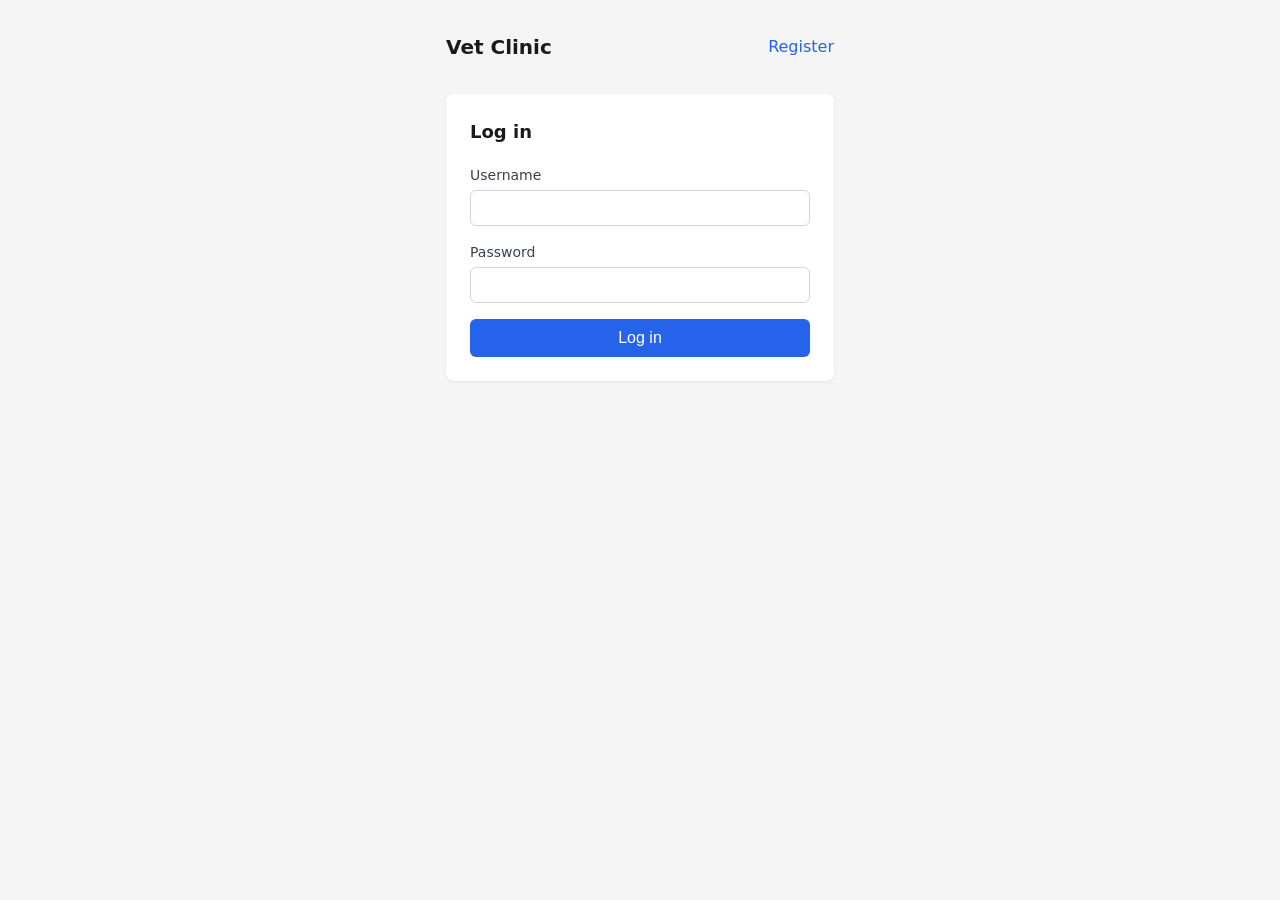
==== frontend/login.html @ fdea061c "Add simple frontend" ====
<!DOCTYPE html>
<html lang="en">
<head>
  <meta charset="UTF-8">
  <meta name="viewport" content="width=device-width, initial-scale=1.0">
  <title>Log in — Vet Clinic</title>
  <link rel="stylesheet" href="static/css/style.css">
</head>
<body>
  <div class="container">
    <header class="header">
      <h1><a href="index.html">Vet Clinic</a></h1>
      <nav><a href="register.html">Register</a></nav>
    </header>
    <main>
      <form id="login-form" class="card">
        <h2>Log in</h2>
        <div id="login-error" class="error" role="alert" hidden></div>
        <label for="username">Username</label>
        <input id="username" name="username" type="text" required autocomplete="username">
        <label for="password">Password</label>
        <input id="password" name="password" type="password" required autocomplete="current-password">
        <button type="submit">Log in</button>
      </form>
    </main>
  </div>
  <script src="static/js/auth.js"></script>
  <script src="static/js/login.js"></script>
</body>
</html>
---- frontend/static/css/style.css ----
* {
  box-sizing: border-box;
}

body {
  margin: 0;
  font-family: system-ui, -apple-system, Segoe UI, Roboto, sans-serif;
  font-size: 16px;
  line-height: 1.5;
  color: #1a1a1a;
  background: #f5f5f5;
}

.container {
  max-width: 420px;
  margin: 0 auto;
  padding: 2rem 1rem;
}

.header {
  display: flex;
  justify-content: space-between;
  align-items: center;
  margin-bottom: 2rem;
}

.header h1 {
  margin: 0;
  font-size: 1.25rem;
  font-weight: 600;
}

.header h1 a {
  color: inherit;
  text-decoration: none;
}

.header nav a {
  color: #2563eb;
  text-decoration: none;
}

.header nav a:hover {
  text-decoration: underline;
}

.hero {
  text-align: center;
  padding: 2rem 0;
}

.hero p {
  margin: 0;
  color: #555;
}

.hero a {
  color: #2563eb;
  text-decoration: none;
}

.hero a:hover {
  text-decoration: underline;
}

.card {
  background: #fff;
  border-radius: 8px;
  padding: 1.5rem;
  box-shadow: 0 1px 3px rgba(0,0,0,0.08);
}

.card h2 {
  margin: 0 0 1.25rem;
  font-size: 1.125rem;
  font-weight: 600;
}

.card label {
  display: block;
  margin: 0 0 0.25rem;
  font-size: 0.875rem;
  font-weight: 500;
  color: #374151;
}

.card input {
  width: 100%;
  padding: 0.5rem 0.75rem;
  margin-bottom: 1rem;
  font-size: 1rem;
  border: 1px solid #d1d5db;
  border-radius: 6px;
}

.card input:focus {
  outline: none;
  border-color: #2563eb;
  box-shadow: 0 0 0 2px rgba(37, 99, 235, 0.2);
}

.card button {
  width: 100%;
  padding: 0.625rem 1rem;
  font-size: 1rem;
  font-weight: 500;
  color: #fff;
  background: #2563eb;
  border: none;
  border-radius: 6px;
  cursor: pointer;
}

.card button:hover {
  background: #1d4ed8;
}

.card button:focus {
  outline: none;
  box-shadow: 0 0 0 2px rgba(37, 99, 235, 0.4);
}

.error {
  margin-bottom: 1rem;
  padding: 0.5rem 0.75rem;
  font-size: 0.875rem;
  color: #b91c1c;
  background: #fef2f2;
  border-radius: 6px;
}
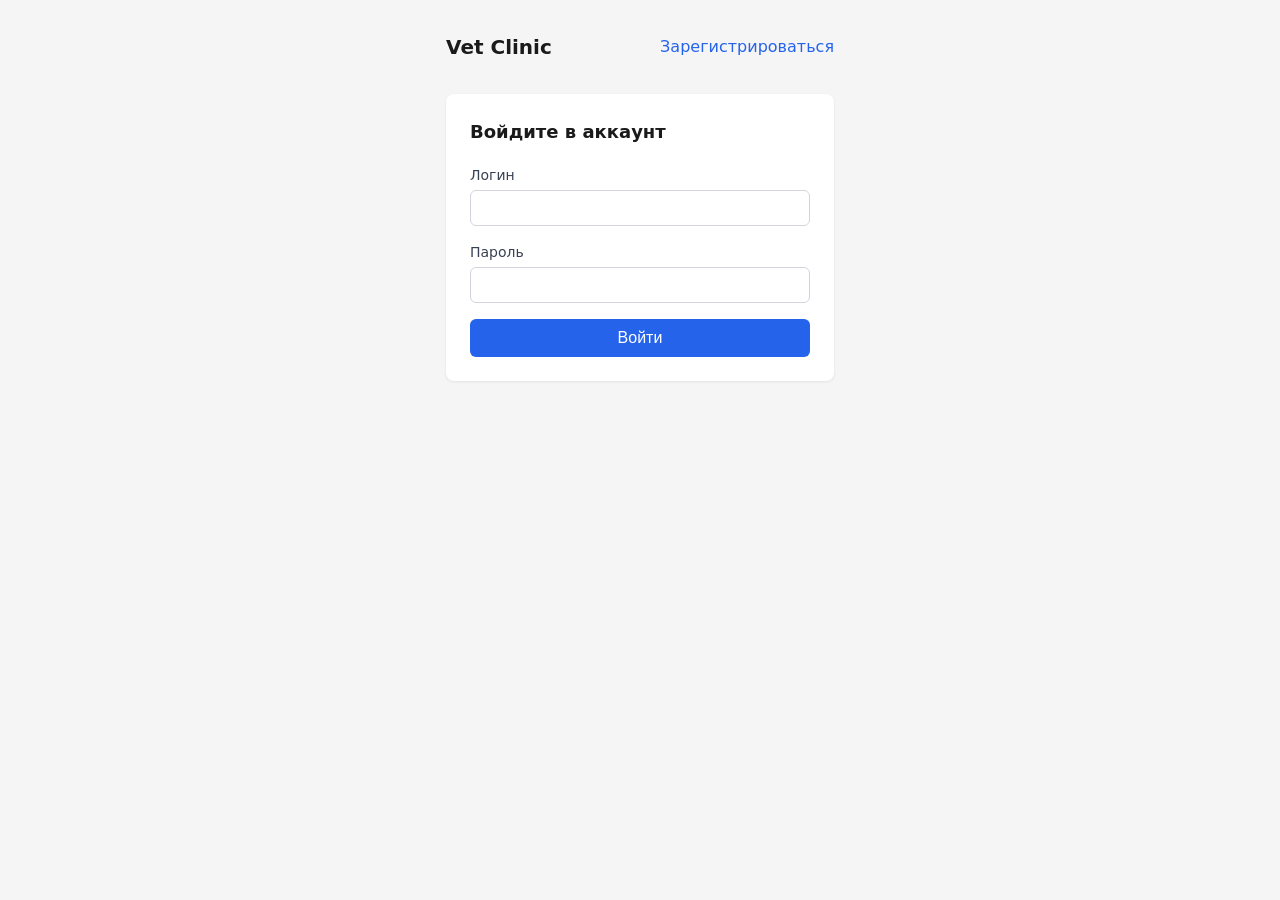
==== commit 2a4ba808: "Add doctor appointment v 0.1" ====
--- a/frontend/login.html
+++ b/frontend/login.html
@@ -3,24 +3,24 @@
 <head>
   <meta charset="UTF-8">
   <meta name="viewport" content="width=device-width, initial-scale=1.0">
-  <title>Log in — Vet Clinic</title>
+  <title>Вход — Ветеринарная клиника</title>
   <link rel="stylesheet" href="static/css/style.css">
 </head>
 <body>
   <div class="container">
     <header class="header">
       <h1><a href="index.html">Vet Clinic</a></h1>
-      <nav><a href="register.html">Register</a></nav>
+      <nav><a href="register.html">Зарегистрироваться</a></nav>
     </header>
     <main>
       <form id="login-form" class="card">
-        <h2>Log in</h2>
+        <h2>Войдите в аккаунт</h2>
         <div id="login-error" class="error" role="alert" hidden></div>
-        <label for="username">Username</label>
+        <label for="username">Логин</label>
         <input id="username" name="username" type="text" required autocomplete="username">
-        <label for="password">Password</label>
+        <label for="password">Пароль</label>
         <input id="password" name="password" type="password" required autocomplete="current-password">
-        <button type="submit">Log in</button>
+        <button type="submit">Войти</button>
       </form>
     </main>
   </div>
--- a/frontend/static/css/style.css
+++ b/frontend/static/css/style.css
@@ -17,6 +17,10 @@
   padding: 2rem 1rem;
 }
 
+.container-wide {
+  max-width: 900px;
+}
+
 .header {
   display: flex;
   justify-content: space-between;
@@ -61,6 +65,21 @@
 
 .hero a:hover {
   text-decoration: underline;
+}
+
+.hero .button {
+  display: inline-block;
+  margin-top: 1rem;
+  padding: 0.5rem 1rem;
+  font-size: 0.9375rem;
+  color: #fff;
+  background: #2563eb;
+  border-radius: 6px;
+  text-decoration: none;
+}
+
+.hero .button:hover {
+  background: #1d4ed8;
 }
 
 .card {
@@ -128,3 +147,57 @@
   background: #fef2f2;
   border-radius: 6px;
 }
+
+/* Appointments schedule */
+.schedule-actions {
+  margin-bottom: 1rem;
+  display: flex;
+  flex-wrap: wrap;
+  gap: 0.75rem;
+  align-items: center;
+}
+
+.schedule-actions select {
+  padding: 0.5rem 0.75rem;
+  font-size: 1rem;
+  border: 1px solid #d1d5db;
+  border-radius: 6px;
+}
+
+.schedule-grid {
+  display: grid;
+  grid-template-columns: repeat(8, 1fr);
+  gap: 0.25rem;
+  font-size: 0.8125rem;
+}
+
+.schedule-grid .day-label {
+  font-weight: 600;
+  padding: 0.25rem;
+  text-align: center;
+}
+
+.schedule-grid .slot {
+  padding: 0.35rem 0.5rem;
+  border: 1px solid #e5e7eb;
+  border-radius: 4px;
+  background: #f9fafb;
+  cursor: pointer;
+  text-align: center;
+}
+
+.schedule-grid .slot:hover:not(.booked):not(:disabled) {
+  background: #2563eb;
+  color: #fff;
+  border-color: #2563eb;
+}
+
+.schedule-grid .slot.booked {
+  background: #e5e7eb;
+  color: #6b7280;
+  cursor: not-allowed;
+}
+
+.schedule-grid .slot:disabled {
+  cursor: not-allowed;
+}
